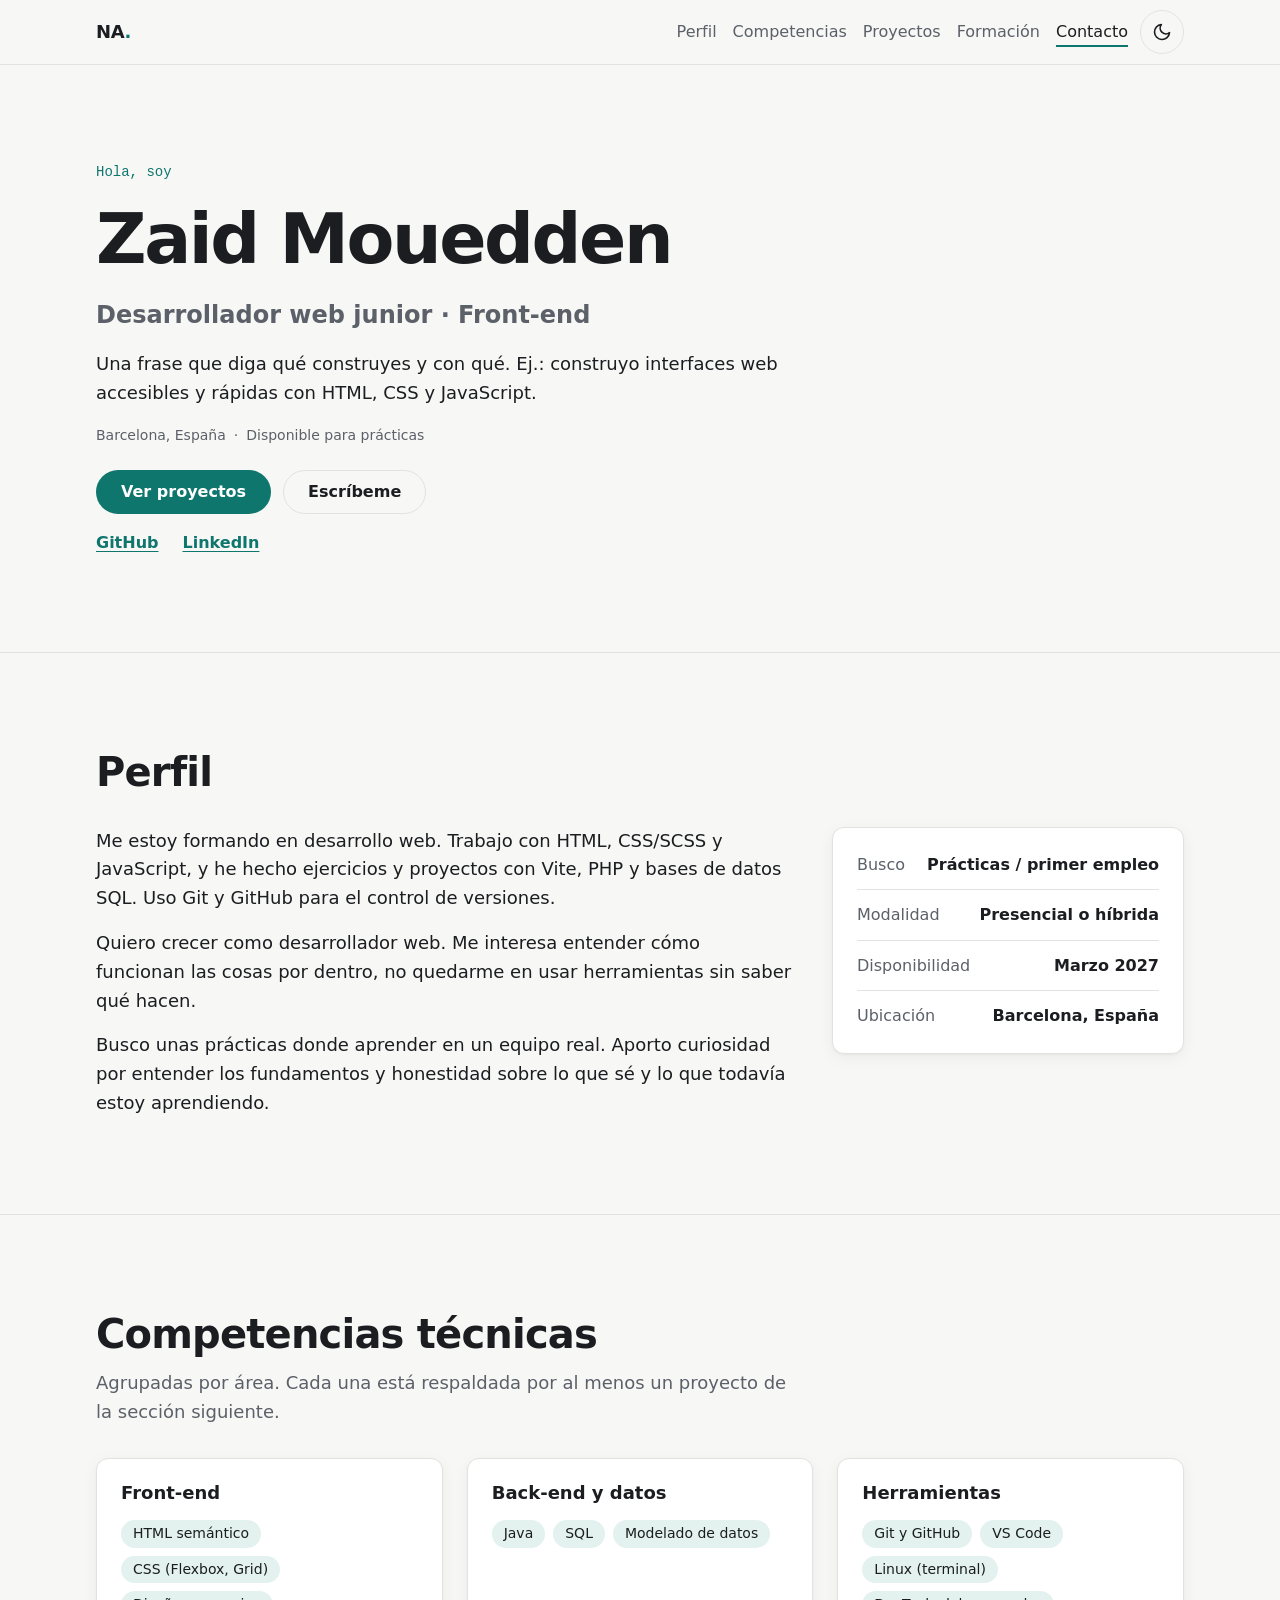
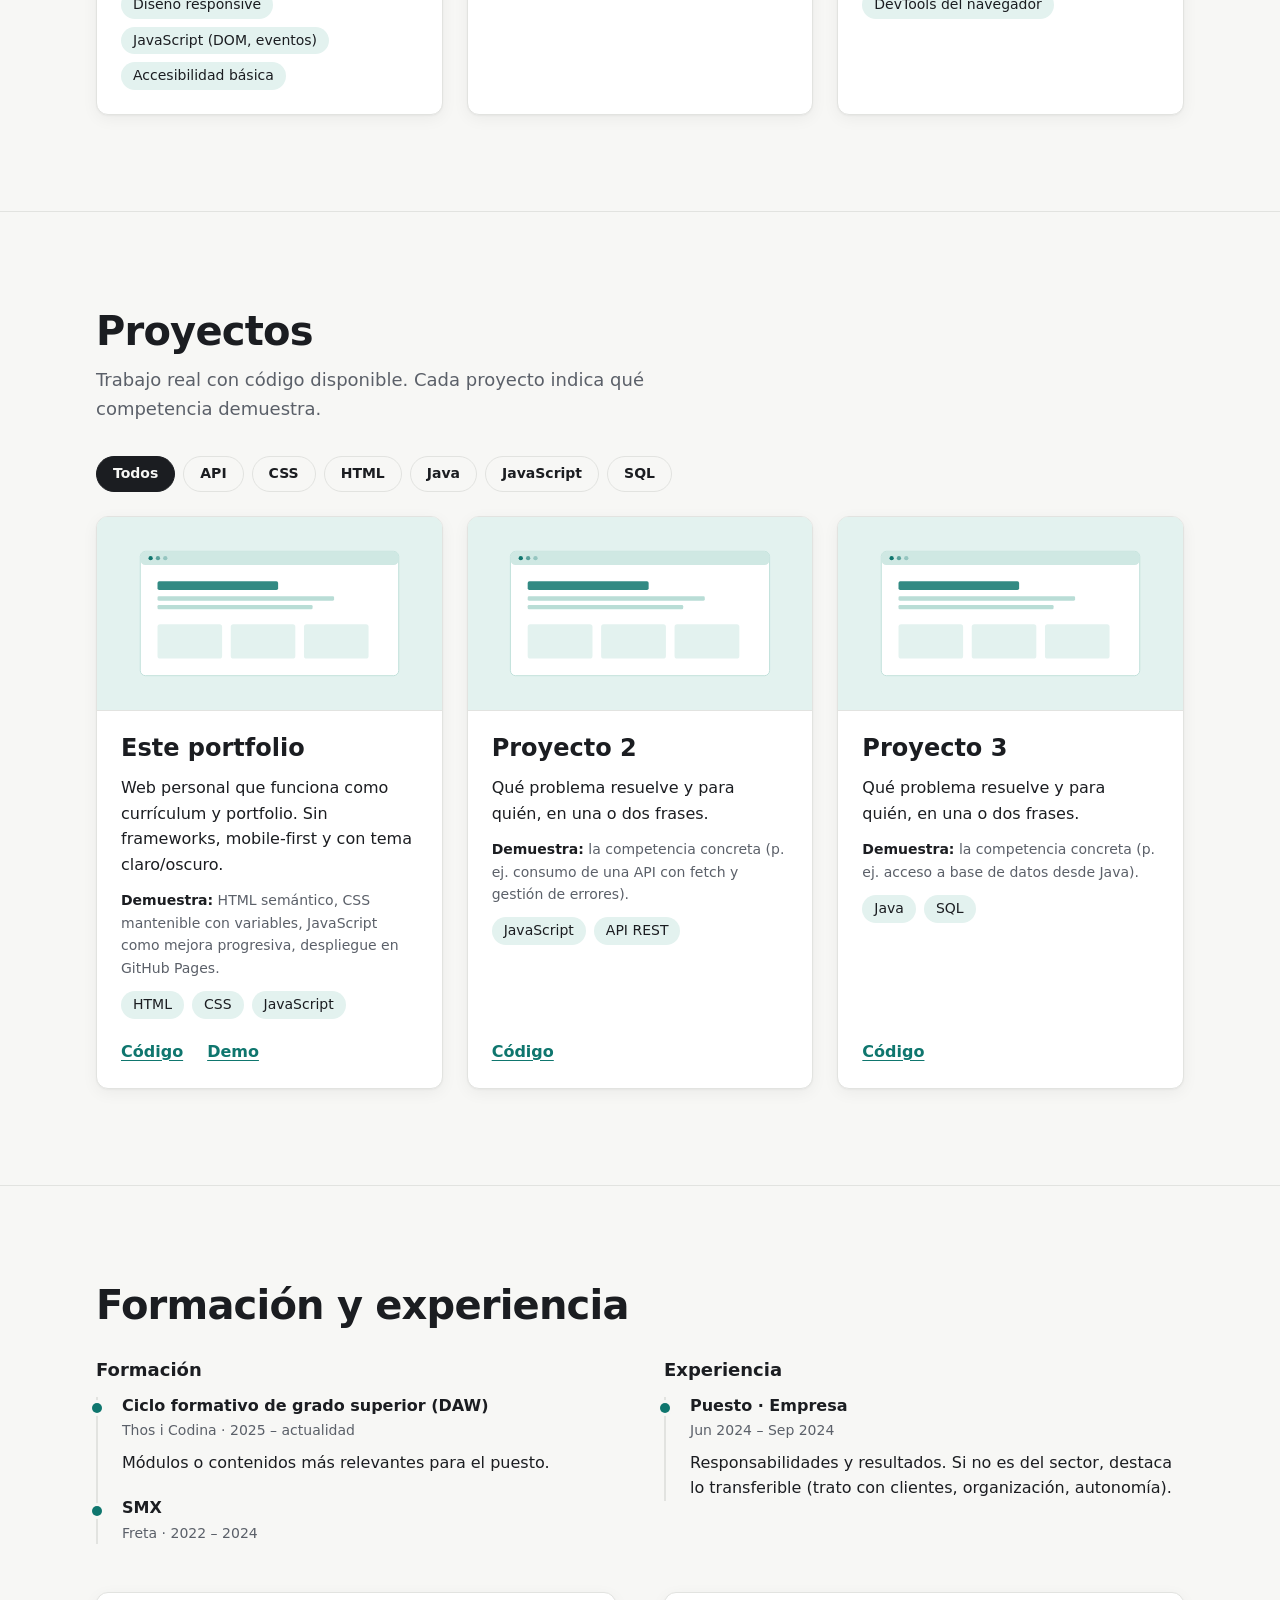
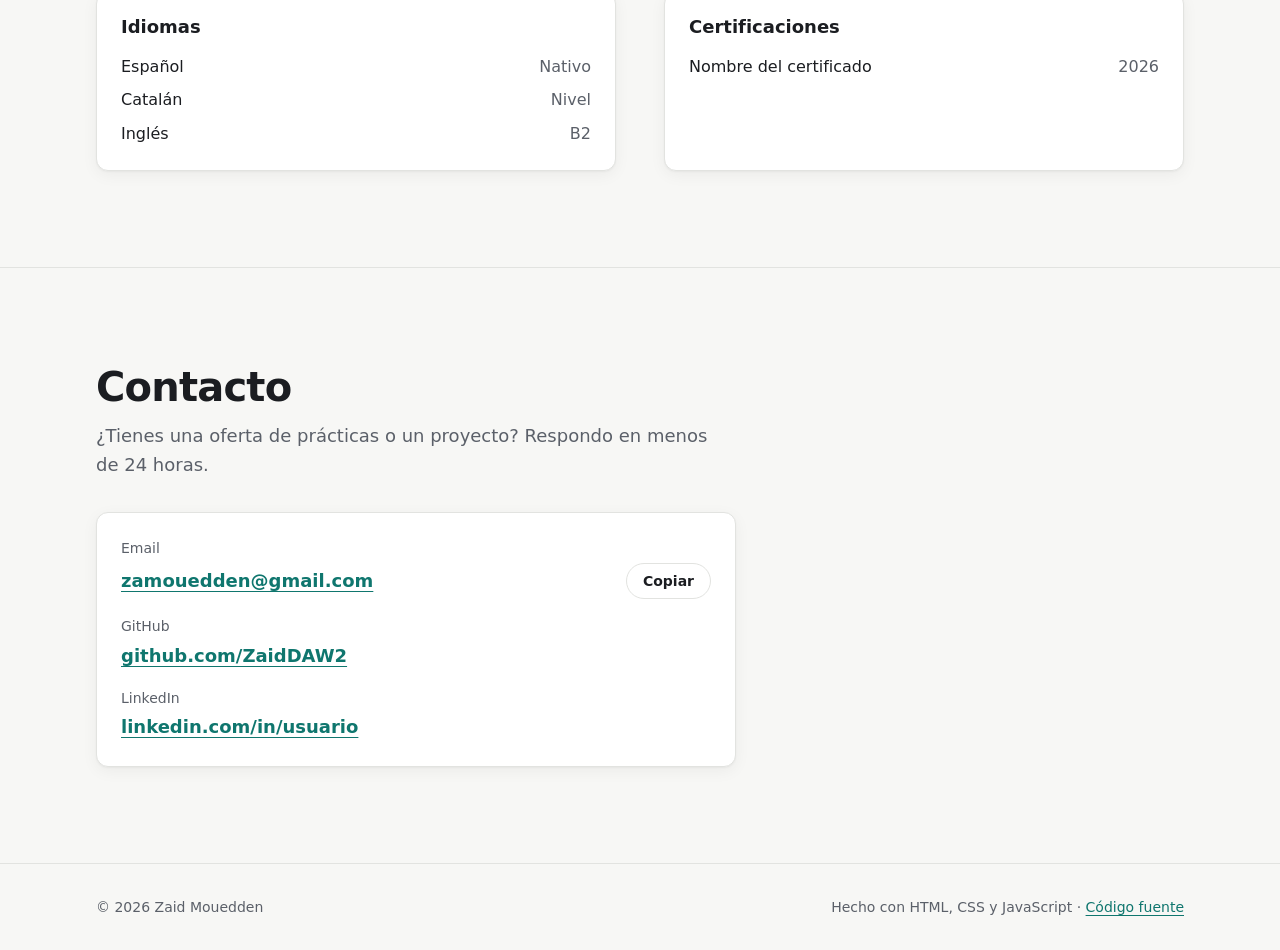
==== portfolio/index.html @ 017813ac "Commit de la carpeta del portfolio" ====
<!doctype html>
<html lang="es">
<head>
  <meta charset="utf-8">
  <meta name="viewport" content="width=device-width, initial-scale=1">

  <!-- TODO: nombre, rol y descripción reales -->
  <title>Zaid Mouedden · Desarrollador web junior</title>
  <meta name="description" content="Portfolio y currículum de Nombre Apellido, desarrollador web junior: competencias, proyectos reales y contacto.">
  <meta name="author" content="Nombre Apellido">

  <meta property="og:type" content="website">
  <meta property="og:title" content="Nombre Apellido · Desarrollador web junior">
  <meta property="og:description" content="Competencias, proyectos reales y contacto.">
  <meta property="og:url" content="https://usuario.github.io/portfolio/">

  <meta name="color-scheme" content="light dark">
  <link rel="icon" href="assets/favicon.svg" type="image/svg+xml">

  <!-- Se ejecuta antes de pintar: activa las mejoras JS y aplica el tema sin parpadeo -->
  <script>
    (function () {
      var root = document.documentElement;
      root.classList.add("js");
      var theme = null;
      try { theme = localStorage.getItem("theme"); } catch (e) { /* almacenamiento bloqueado */ }
      if (theme !== "light" && theme !== "dark") {
        theme = window.matchMedia("(prefers-color-scheme: dark)").matches ? "dark" : "light";
      }
      root.dataset.theme = theme;
    })();
  </script>

  <link rel="stylesheet" href="css/tokens.css">
  <link rel="stylesheet" href="css/base.css">
  <link rel="stylesheet" href="css/layout.css">
  <link rel="stylesheet" href="css/components.css">
  <link rel="stylesheet" href="css/sections.css">
  <script src="js/main.js" defer></script>
</head>

<body>
  <a class="skip-link" href="#main">Saltar al contenido</a>

  <!-- ===================== CABECERA ===================== -->
  <header class="site-header">
    <div class="container site-header__inner">
      <a class="site-logo" href="#inicio">
        <span class="visually-hidden">Nombre Apellido, inicio</span>
        <span aria-hidden="true">NA<span class="site-logo__dot">.</span></span>
      </a>

      <nav class="site-nav" id="site-nav" aria-label="Principal">
        <ul class="site-nav__list">
          <li><a href="#perfil">Perfil</a></li>
          <li><a href="#competencias">Competencias</a></li>
          <li><a href="#proyectos">Proyectos</a></li>
          <li><a href="#formacion">Formación</a></li>
          <li><a href="#contacto">Contacto</a></li>
        </ul>
      </nav>

      <button class="icon-btn theme-toggle" type="button" aria-label="Tema oscuro" aria-pressed="false">
        <svg class="icon icon-moon" viewBox="0 0 24 24" width="20" height="20" aria-hidden="true" focusable="false">
          <path d="M21 12.8A9 9 0 1 1 11.2 3a7 7 0 0 0 9.8 9.8z"/>
        </svg>
        <svg class="icon icon-sun" viewBox="0 0 24 24" width="20" height="20" aria-hidden="true" focusable="false">
          <circle cx="12" cy="12" r="4"/>
          <path d="M12 2v2M12 20v2M4.9 4.9l1.4 1.4M17.7 17.7l1.4 1.4M2 12h2M20 12h2M4.9 19.1l1.4-1.4M17.7 6.3l1.4-1.4"/>
        </svg>
      </button>

      <button class="icon-btn menu-toggle" type="button" aria-expanded="false" aria-controls="site-nav">
        <span class="menu-toggle__bars" aria-hidden="true"></span>
        <span class="visually-hidden">Menú</span>
      </button>
    </div>
  </header>

  <main id="main">

    <!-- ===================== PRESENTACIÓN ===================== -->
    <section class="hero" id="inicio" aria-labelledby="hero-title">
      <div class="container hero__inner">
        <div class="hero__text">
          <p class="hero__eyebrow">Hola, soy</p>
          <h1 class="hero__title" id="hero-title">Zaid Mouedden</h1>
          <p class="hero__role">Desarrollador web junior · Front-end</p>
          <p class="hero__lead">
            Una frase que diga qué construyes y con qué. Ej.: construyo interfaces web
            accesibles y rápidas con HTML, CSS y JavaScript.
          </p>
          <p class="hero__meta">
            <span>Barcelona, España</span>
            <span aria-hidden="true">·</span>
            <span>Disponible para prácticas</span>
          </p>

          <div class="hero__actions">
            <a class="btn btn--primary" href="#proyectos">Ver proyectos</a>
            <a class="btn btn--ghost" href="mailto:tu.email@ejemplo.com">Escríbeme</a>
          </div>

          <ul class="social-list" aria-label="Perfiles externos">
            <li><a href="https://github.com/usuario" rel="me noopener" target="_blank">GitHub</a></li>
            <li><a href="https://www.linkedin.com/in/usuario" rel="me noopener" target="_blank">LinkedIn</a></li>
            <!-- Descomenta cuando subas tu CV a assets/cv.pdf -->
            <!-- <li><a href="assets/cv.pdf" download>CV en PDF</a></li> -->
          </ul>
        </div>

        <!-- Foto opcional: descomenta y añade assets/img/foto.webp (cuadrada, ~600px).
             El diseño pasa a dos columnas automáticamente. -->
        <!--
        <figure class="hero__photo">
          <img src="assets/img/foto.webp" alt="Retrato de Nombre Apellido" width="600" height="600">
        </figure>
        -->
      </div>
    </section>

    <!-- ===================== PERFIL ===================== -->
    <section class="section" id="perfil" aria-labelledby="perfil-title">
      <div class="container">
        <header class="section__header">
          <h2 class="section__title" id="perfil-title">Perfil</h2>
        </header>

        <div class="profile">
          <div class="profile__text">
            <p>Me estoy formando en desarrollo web. Trabajo con HTML, CSS/SCSS y JavaScript, y he hecho ejercicios y proyectos con Vite, PHP y bases de datos SQL. Uso Git y GitHub para el control de versiones.</p>
            <p>Quiero crecer como desarrollador web. Me interesa entender cómo funcionan las cosas por dentro, no quedarme en usar herramientas sin saber qué hacen.</p>
            <p>Busco unas prácticas donde aprender en un equipo real. Aporto curiosidad por entender los fundamentos y honestidad sobre lo que sé y lo que todavía estoy aprendiendo.</p>
          </div>

          <dl class="facts card">
            <div class="facts__row">
              <dt>Busco</dt>
              <dd>Prácticas / primer empleo</dd>
            </div>
            <div class="facts__row">
              <dt>Modalidad</dt>
              <dd>Presencial o híbrida</dd>
            </div>
            <div class="facts__row">
              <dt>Disponibilidad</dt>
              <dd><time datetime="2027-03">Marzo 2027</time></dd>
            </div>
            <div class="facts__row">
              <dt>Ubicación</dt>
              <dd>Barcelona, España</dd>
            </div>
          </dl>
        </div>
      </div>
    </section>

    <!-- ===================== COMPETENCIAS ===================== -->
    <!-- Regla del enunciado: deja solo lo que puedas explicar o demostrar con un proyecto. -->
    <section class="section" id="competencias" aria-labelledby="competencias-title">
      <div class="container">
        <header class="section__header">
          <h2 class="section__title" id="competencias-title">Competencias técnicas</h2>
          <p class="section__intro">Agrupadas por área. Cada una está respaldada por al menos un proyecto de la sección siguiente.</p>
        </header>

        <div class="grid skills">
          <article class="card skill-group">
            <h3 class="skill-group__title">Front-end</h3>
            <ul class="tag-list">
              <li class="tag">HTML semántico</li>
              <li class="tag">CSS (Flexbox, Grid)</li>
              <li class="tag">Diseño responsive</li>
              <li class="tag">JavaScript (DOM, eventos)</li>
              <li class="tag">Accesibilidad básica</li>
            </ul>
          </article>

          <article class="card skill-group">
            <h3 class="skill-group__title">Back-end y datos</h3>
            <ul class="tag-list">
              <li class="tag">Java</li>
              <li class="tag">SQL</li>
              <li class="tag">Modelado de datos</li>
            </ul>
          </article>

          <article class="card skill-group">
            <h3 class="skill-group__title">Herramientas</h3>
            <ul class="tag-list">
              <li class="tag">Git y GitHub</li>
              <li class="tag">VS Code</li>
              <li class="tag">Linux (terminal)</li>
              <li class="tag">DevTools del navegador</li>
            </ul>
          </article>
        </div>
      </div>
    </section>

    <!-- ===================== PROYECTOS ===================== -->
    <section class="section" id="proyectos" aria-labelledby="proyectos-title">
      <div class="container">
        <header class="section__header">
          <h2 class="section__title" id="proyectos-title">Proyectos</h2>
          <p class="section__intro">Trabajo real con código disponible. Cada proyecto indica qué competencia demuestra.</p>
        </header>

        <!-- Los botones de filtro se generan en JS a partir de los data-tags de cada proyecto -->
        <div class="filters" role="group" aria-label="Filtrar proyectos por tecnología" data-filters hidden></div>
        <p class="visually-hidden" aria-live="polite" data-filter-status></p>

        <div class="grid projects">
          <!--
            PLANTILLA DE PROYECTO — copia este <article> para añadir uno nuevo.
            data-tags: palabras en minúscula separadas por espacios; alimentan el filtro.
          -->
          <article class="card project" data-tags="html css javascript">
            <figure class="project__media">
              <img src="assets/img/project-placeholder.svg" alt="Captura de la página principal del portfolio" width="1600" height="900" loading="lazy">
            </figure>
            <div class="project__body">
              <h3 class="project__title">Este portfolio</h3>
              <p>Web personal que funciona como currículum y portfolio. Sin frameworks, mobile-first y con tema claro/oscuro.</p>
              <p class="project__proof"><strong>Demuestra:</strong> HTML semántico, CSS mantenible con variables, JavaScript como mejora progresiva, despliegue en GitHub Pages.</p>
              <ul class="tag-list" aria-label="Tecnologías">
                <li class="tag">HTML</li>
                <li class="tag">CSS</li>
                <li class="tag">JavaScript</li>
              </ul>
              <p class="project__links">
                <a href="https://github.com/usuario/portfolio">Código</a>
                <a href="https://usuario.github.io/portfolio/">Demo</a>
              </p>
            </div>
          </article>

          <article class="card project" data-tags="javascript api">
            <figure class="project__media">
              <img src="assets/img/project-placeholder.svg" alt="Captura del proyecto 2" width="1600" height="900" loading="lazy">
            </figure>
            <div class="project__body">
              <h3 class="project__title">Proyecto 2</h3>
              <p>Qué problema resuelve y para quién, en una o dos frases.</p>
              <p class="project__proof"><strong>Demuestra:</strong> la competencia concreta (p. ej. consumo de una API con fetch y gestión de errores).</p>
              <ul class="tag-list" aria-label="Tecnologías">
                <li class="tag">JavaScript</li>
                <li class="tag">API REST</li>
              </ul>
              <p class="project__links">
                <a href="https://github.com/usuario/proyecto-2">Código</a>
              </p>
            </div>
          </article>

          <article class="card project" data-tags="java sql">
            <figure class="project__media">
              <img src="assets/img/project-placeholder.svg" alt="Captura del proyecto 3" width="1600" height="900" loading="lazy">
            </figure>
            <div class="project__body">
              <h3 class="project__title">Proyecto 3</h3>
              <p>Qué problema resuelve y para quién, en una o dos frases.</p>
              <p class="project__proof"><strong>Demuestra:</strong> la competencia concreta (p. ej. acceso a base de datos desde Java).</p>
              <ul class="tag-list" aria-label="Tecnologías">
                <li class="tag">Java</li>
                <li class="tag">SQL</li>
              </ul>
              <p class="project__links">
                <a href="https://github.com/usuario/proyecto-3">Código</a>
              </p>
            </div>
          </article>
        </div>
      </div>
    </section>

    <!-- ===================== FORMACIÓN Y EXPERIENCIA ===================== -->
    <section class="section" id="formacion" aria-labelledby="formacion-title">
      <div class="container">
        <header class="section__header">
          <h2 class="section__title" id="formacion-title">Formación y experiencia</h2>
        </header>

        <div class="grid resume">
          <div class="resume__col">
            <h3 class="resume__title">Formación</h3>
            <ol class="timeline">
              <li class="timeline__item">
                <h4 class="timeline__title">Ciclo formativo de grado superior (DAW)</h4>
                <p class="timeline__meta">
                  Thos i Codina · <time datetime="2025">2025</time> – actualidad
                </p>
                <p class="timeline__desc">Módulos o contenidos más relevantes para el puesto.</p>
              </li>
              <li class="timeline__item">
                <h4 class="timeline__title">SMX</h4>
                <p class="timeline__meta">
                  Freta · <time datetime="2023">2022</time> – <time datetime="2025">2024</time>
                </p>
              </li>
            </ol>
          </div>

          <div class="resume__col">
            <h3 class="resume__title">Experiencia</h3>
            <ol class="timeline">
              <li class="timeline__item">
                <h4 class="timeline__title">Puesto · Empresa</h4>
                <p class="timeline__meta">
                  <time datetime="2024-06">Jun 2024</time> – <time datetime="2024-09">Sep 2024</time>
                </p>
                <p class="timeline__desc">Responsabilidades y resultados. Si no es del sector, destaca lo transferible (trato con clientes, organización, autonomía).</p>
              </li>
            </ol>
          </div>
        </div>

        <div class="grid extras">
          <article class="card">
            <h3 class="resume__title">Idiomas</h3>
            <ul class="lang-list">
              <li><span>Español</span> <span class="lang-list__level">Nativo</span></li>
              <li><span>Catalán</span> <span class="lang-list__level">Nivel</span></li>
              <li><span>Inglés</span> <span class="lang-list__level">B2</span></li>
            </ul>
          </article>
          <article class="card">
            <h3 class="resume__title">Certificaciones</h3>
            <ul class="lang-list">
              <li><span>Nombre del certificado</span> <span class="lang-list__level"><time datetime="2026">2026</time></span></li>
            </ul>
          </article>
        </div>
      </div>
    </section>

    <!-- ===================== CONTACTO ===================== -->
    <section class="section" id="contacto" aria-labelledby="contacto-title">
      <div class="container contact">
        <header class="section__header">
          <h2 class="section__title" id="contacto-title">Contacto</h2>
          <p class="section__intro">¿Tienes una oferta de prácticas o un proyecto? Respondo en menos de 24&nbsp;horas.</p>
        </header>

        <address class="card contact__card">
          <ul class="contact-list">
            <li>
              <span class="contact-list__label">Email</span>
              <a class="contact-list__value" href="mailto:zamouedden@gmail.com">zamouedden@gmail.com</a>
              <button class="btn btn--ghost btn--sm" type="button" data-copy="tu.email@ejemplo.com" hidden>Copiar</button>
            </li>
            <li>
              <span class="contact-list__label">GitHub</span>
              <a class="contact-list__value" href="https://github.com/ZaidDAW2" rel="noopener" target="_blank">github.com/ZaidDAW2</a>
            </li>
            <li>
              <span class="contact-list__label">LinkedIn</span>
              <a class="contact-list__value" href="https://www.linkedin.com/in/usuario" rel="noopener" target="_blank">linkedin.com/in/usuario</a>
            </li>
          </ul>
        </address>
      </div>
    </section>
  </main>

  <!-- ===================== PIE ===================== -->
  <footer class="site-footer">
    <div class="container site-footer__inner">
      <p>© <span data-year>2026</span> Zaid Mouedden</p>
      <p>Hecho con HTML, CSS y JavaScript · <a href="https://github.com/usuario/portfolio">Código fuente</a></p>
    </div>
  </footer>
</body>
</html>
---- portfolio/css/tokens.css ----
/* ==========================================================================
   tokens.css — Variables de diseño (única fuente de colores, tipografía y espaciado)
   Cambia aquí la identidad visual; el resto de archivos solo usa var(--…).
   ========================================================================== */

:root {
  /* --- Tipografía --- */
  --font-sans: system-ui, -apple-system, "Segoe UI", Roboto, "Helvetica Neue", Arial, sans-serif;
  --font-mono: ui-monospace, "SFMono-Regular", Menlo, Consolas, monospace;

  /* Escala fluida: crece con el ancho de pantalla entre un mínimo y un máximo */
  --fs-sm: 0.875rem;
  --fs-base: 1rem;
  --fs-md: 1.125rem;
  --fs-lg: clamp(1.25rem, 1.1rem + 0.6vw, 1.5rem);
  --fs-xl: clamp(1.75rem, 1.4rem + 1.4vw, 2.5rem);
  --fs-2xl: clamp(2.5rem, 1.8rem + 3.2vw, 4.5rem);

  --lh-tight: 1.15;
  --lh-base: 1.6;

  /* --- Espaciado (escala de 4px) --- */
  --space-1: 0.25rem;
  --space-2: 0.5rem;
  --space-3: 0.75rem;
  --space-4: 1rem;
  --space-5: 1.5rem;
  --space-6: 2rem;
  --space-7: 3rem;
  --space-8: clamp(4rem, 3rem + 4vw, 6rem);

  /* --- Forma --- */
  --radius-sm: 6px;
  --radius: 12px;
  --radius-pill: 999px;

  /* --- Layout --- */
  --container: 72rem;
  --gutter: clamp(1rem, 0.5rem + 2vw, 2rem);
  --header-h: 4rem;

  /* --- Movimiento --- */
  --ease: cubic-bezier(0.2, 0.7, 0.2, 1);
  --dur: 200ms;
}

/* --- Tema claro (por defecto) --- */
:root,
:root[data-theme="light"] {
  --c-bg: #f7f7f5;
  --c-surface: #ffffff;
  --c-text: #1b1d21;
  --c-text-muted: #5b6069;
  --c-border: #e2e3e0;
  --c-accent: #0f766e;        /* verde azulado — contraste AA sobre blanco */
  --c-accent-contrast: #ffffff;
  --c-accent-soft: #e3f2ef;
  --shadow: 0 1px 2px rgb(0 0 0 / 0.04), 0 4px 16px rgb(0 0 0 / 0.05);
}

/* --- Tema oscuro: por preferencia del sistema si el usuario no ha elegido --- */
@media (prefers-color-scheme: dark) {
  :root:not([data-theme="light"]) {
    --c-bg: #111315;
    --c-surface: #1a1d20;
    --c-text: #eceff1;
    --c-text-muted: #a3a9b1;
    --c-border: #2b3035;
    --c-accent: #5eead4;
    --c-accent-contrast: #0b2622;
    --c-accent-soft: #15302c;
    --shadow: 0 1px 2px rgb(0 0 0 / 0.3), 0 4px 16px rgb(0 0 0 / 0.25);
  }
}

/* --- Tema oscuro: elegido manualmente con el botón --- */
:root[data-theme="dark"] {
  --c-bg: #111315;
  --c-surface: #1a1d20;
  --c-text: #eceff1;
  --c-text-muted: #a3a9b1;
  --c-border: #2b3035;
  --c-accent: #5eead4;
  --c-accent-contrast: #0b2622;
  --c-accent-soft: #15302c;
  --shadow: 0 1px 2px rgb(0 0 0 / 0.3), 0 4px 16px rgb(0 0 0 / 0.25);
}
---- portfolio/css/base.css ----
/* ==========================================================================
   base.css — Reset mínimo, estilos de elementos HTML y utilidades
   Aquí no hay clases de componentes: solo etiquetas y helpers genéricos.
   ========================================================================== */

/* --- Reset --- */
*,
*::before,
*::after {
  box-sizing: border-box;
}

* {
  margin: 0;
}

html {
  -webkit-text-size-adjust: 100%;
  text-size-adjust: 100%;
  scroll-behavior: smooth;
  /* Evita que la cabecera fija tape el título al saltar a un ancla */
  scroll-padding-top: calc(var(--header-h) + var(--space-4));
}

body {
  min-height: 100vh;
  font-family: var(--font-sans);
  font-size: var(--fs-base);
  line-height: var(--lh-base);
  color: var(--c-text);
  background-color: var(--c-bg);
  -webkit-font-smoothing: antialiased;
  transition: background-color var(--dur) var(--ease), color var(--dur) var(--ease);
}

img,
svg,
picture {
  display: block;
  max-width: 100%;
  height: auto;
}

button,
input,
textarea,
select {
  font: inherit;
  color: inherit;
}

button {
  cursor: pointer;
}

/* --- Tipografía --- */
h1,
h2,
h3,
h4 {
  line-height: var(--lh-tight);
  font-weight: 700;
  text-wrap: balance;
}

p {
  text-wrap: pretty;
}

a {
  color: var(--c-accent);
  text-underline-offset: 0.2em;
  text-decoration-thickness: 1px;
}

a:hover {
  text-decoration-thickness: 2px;
}

address {
  font-style: normal;
}

ul[class],
ol[class] {
  list-style: none;
  padding: 0;
}

/* --- Foco visible y consistente para navegación con teclado --- */
:focus-visible {
  outline: 2px solid var(--c-accent);
  outline-offset: 3px;
  border-radius: var(--radius-sm);
}

/* --- Utilidades --- */
.visually-hidden {
  position: absolute !important;
  width: 1px;
  height: 1px;
  padding: 0;
  margin: -1px;
  overflow: hidden;
  clip: rect(0 0 0 0);
  white-space: nowrap;
  border: 0;
}

.skip-link {
  position: absolute;
  top: var(--space-2);
  left: var(--space-2);
  z-index: 100;
  padding: var(--space-2) var(--space-4);
  background: var(--c-accent);
  color: var(--c-accent-contrast);
  border-radius: var(--radius-sm);
  transform: translateY(-200%);
}

.skip-link:focus {
  transform: none;
}

[hidden] {
  display: none !important;
}

/* --- Respeta a quien pide menos movimiento --- */
@media (prefers-reduced-motion: reduce) {
  html {
    scroll-behavior: auto;
  }

  *,
  *::before,
  *::after {
    animation-duration: 0.01ms !important;
    transition-duration: 0.01ms !important;
  }
}
---- portfolio/css/layout.css ----
/* ==========================================================================
   layout.css — Estructura de página: contenedor, rejilla, cabecera, pie
   Mobile-first: los estilos base son para móvil; los @media añaden columnas.
   Breakpoints: 40em (~640px) · 48em (~768px, menú horizontal) · 64em (~1024px)
   ========================================================================== */

.container {
  width: 100%;
  max-width: var(--container);
  margin-inline: auto;
  padding-inline: var(--gutter);
}

/* Rejilla genérica: una columna en móvil; cada sección define sus columnas */
.grid {
  display: grid;
  gap: var(--space-5);
}

/* ---------- Cabecera ---------- */
.site-header {
  position: sticky;
  top: 0;
  z-index: 50;
  background: color-mix(in srgb, var(--c-bg) 85%, transparent);
  backdrop-filter: blur(10px);
  -webkit-backdrop-filter: blur(10px);
  border-bottom: 1px solid var(--c-border);
}

.site-header__inner {
  display: flex;
  align-items: center;
  gap: var(--space-3);
  min-height: var(--header-h);
}

.site-logo {
  margin-right: auto;
  font-weight: 800;
  font-size: var(--fs-md);
  letter-spacing: -0.02em;
  color: var(--c-text);
  text-decoration: none;
}

.site-logo__dot {
  color: var(--c-accent);
}

/* ---------- Navegación ---------- */
.site-nav__list {
  display: flex;
  flex-wrap: wrap;
  gap: var(--space-1) var(--space-4);
}

.site-nav a {
  display: block;
  padding: var(--space-2) 0;
  color: var(--c-text-muted);
  text-decoration: none;
  font-weight: 500;
}

.site-nav a:hover,
.site-nav a[aria-current="true"] {
  color: var(--c-text);
}

.site-nav a[aria-current="true"] {
  text-decoration: underline;
  text-decoration-color: var(--c-accent);
  text-decoration-thickness: 2px;
  text-underline-offset: 0.5em;
}

/* Sin JS: el menú se muestra siempre (se envuelve bajo el logo en móvil).
   Con JS (.js en <html>): en móvil se convierte en panel desplegable. */
.site-header .menu-toggle {
  display: none;
}

.site-header__inner {
  flex-wrap: wrap;
}

@media (max-width: 47.99em) {
  .js .site-header__inner {
    flex-wrap: nowrap;
  }

  .js .site-header .menu-toggle {
    display: inline-flex;
  }

  .js .site-nav {
    position: absolute;
    top: 100%;
    left: 0;
    right: 0;
    background: var(--c-surface);
    border-bottom: 1px solid var(--c-border);
    box-shadow: var(--shadow);
    padding: var(--space-2) var(--gutter) var(--space-4);
    display: none;
  }

  .js .site-nav.is-open {
    display: block;
  }

  .js .site-nav__list {
    flex-direction: column;
    gap: 0;
  }

  .js .site-nav a {
    padding: var(--space-3) 0;
    border-bottom: 1px solid var(--c-border);
  }
}

@media (min-width: 48em) {
  .site-header__inner {
    flex-wrap: nowrap;
  }
}

/* ---------- Secciones ---------- */
.section {
  padding-block: var(--space-8);
  border-top: 1px solid var(--c-border);
}

.section__header {
  max-width: 44rem;
  margin-bottom: var(--space-6);
}

.section__title {
  font-size: var(--fs-xl);
  letter-spacing: -0.02em;
}

.section__intro {
  margin-top: var(--space-3);
  color: var(--c-text-muted);
  font-size: var(--fs-md);
}

/* ---------- Pie ---------- */
.site-footer {
  padding-block: var(--space-6);
  border-top: 1px solid var(--c-border);
  color: var(--c-text-muted);
  font-size: var(--fs-sm);
}

.site-footer__inner {
  display: flex;
  flex-wrap: wrap;
  justify-content: space-between;
  gap: var(--space-2) var(--space-5);
}
---- portfolio/css/components.css ----
/* ==========================================================================
   components.css — Piezas reutilizables en cualquier sección
   Nomenclatura BEM: .bloque, .bloque__elemento, .bloque--modificador
   ========================================================================== */

/* ---------- Botón ---------- */
.btn {
  display: inline-flex;
  align-items: center;
  justify-content: center;
  gap: var(--space-2);
  min-height: 2.75rem;           /* objetivo táctil ≥ 44px */
  padding: var(--space-2) var(--space-5);
  border: 1px solid transparent;
  border-radius: var(--radius-pill);
  font-weight: 600;
  text-decoration: none;
  line-height: 1.2;
  transition: background-color var(--dur) var(--ease), border-color var(--dur) var(--ease),
    transform var(--dur) var(--ease);
}

.btn:active {
  transform: translateY(1px);
}

.btn--primary {
  background: var(--c-accent);
  color: var(--c-accent-contrast);
}

.btn--primary:hover {
  background: color-mix(in srgb, var(--c-accent) 85%, var(--c-text));
}

.btn--ghost {
  background: transparent;
  border-color: var(--c-border);
  color: var(--c-text);
}

.btn--ghost:hover {
  border-color: var(--c-accent);
}

.btn--sm {
  min-height: 2.25rem;
  padding: var(--space-1) var(--space-4);
  font-size: var(--fs-sm);
}

/* ---------- Botón de icono (tema, menú) ---------- */
.icon-btn {
  display: inline-flex;
  align-items: center;
  justify-content: center;
  width: 2.75rem;
  height: 2.75rem;
  padding: 0;
  background: transparent;
  border: 1px solid var(--c-border);
  border-radius: var(--radius-pill);
  color: var(--c-text);
}

.icon-btn:hover {
  border-color: var(--c-accent);
}

.icon {
  fill: none;
  stroke: currentColor;
  stroke-width: 2;
  stroke-linecap: round;
  stroke-linejoin: round;
}

/* Muestra el icono del tema al que se cambiará */
.icon-sun,
[data-theme="dark"] .icon-moon {
  display: none;
}

[data-theme="dark"] .icon-sun {
  display: block;
}

/* Sin JS el botón de tema no hace nada: se oculta */
html:not(.js) .theme-toggle {
  display: none;
}

/* Hamburguesa dibujada con CSS: 3 barras que se convierten en X */
.menu-toggle__bars,
.menu-toggle__bars::before,
.menu-toggle__bars::after {
  display: block;
  width: 1.125rem;
  height: 2px;
  background: currentColor;
  border-radius: 2px;
  transition: transform var(--dur) var(--ease), background-color var(--dur) var(--ease);
}

.menu-toggle__bars {
  position: relative;
}

.menu-toggle__bars::before,
.menu-toggle__bars::after {
  content: "";
  position: absolute;
  left: 0;
}

.menu-toggle__bars::before { top: -6px; }
.menu-toggle__bars::after  { top: 6px; }

.menu-toggle[aria-expanded="true"] .menu-toggle__bars {
  background: transparent;
}

.menu-toggle[aria-expanded="true"] .menu-toggle__bars::before {
  transform: translateY(6px) rotate(45deg);
}

.menu-toggle[aria-expanded="true"] .menu-toggle__bars::after {
  transform: translateY(-6px) rotate(-45deg);
}

/* ---------- Tarjeta ---------- */
.card {
  background: var(--c-surface);
  border: 1px solid var(--c-border);
  border-radius: var(--radius);
  padding: var(--space-5);
  box-shadow: var(--shadow);
}

/* ---------- Etiquetas (tags) ---------- */
.tag-list {
  display: flex;
  flex-wrap: wrap;
  gap: var(--space-2);
}

.tag {
  padding: var(--space-1) var(--space-3);
  background: var(--c-accent-soft);
  color: var(--c-text);
  border-radius: var(--radius-pill);
  font-size: var(--fs-sm);
  line-height: 1.4;
}

/* ---------- Lista de enlaces sociales ---------- */
.social-list {
  display: flex;
  flex-wrap: wrap;
  gap: var(--space-2) var(--space-5);
}

.social-list a {
  font-weight: 600;
}

/* ---------- Filtros de proyectos ---------- */
.filters {
  display: flex;
  flex-wrap: wrap;
  gap: var(--space-2);
  margin-bottom: var(--space-5);
}

.filters .btn[aria-pressed="true"] {
  background: var(--c-text);
  border-color: var(--c-text);
  color: var(--c-bg);
}
---- portfolio/css/sections.css ----
/* ==========================================================================
   sections.css — Estilos propios de cada sección, en el orden del HTML
   ========================================================================== */

/* ---------- Presentación (hero) ---------- */
.hero {
  padding-block: var(--space-8);
}

.hero__inner {
  display: grid;
  gap: var(--space-6);
  align-items: center;
}

/* Si hay foto, dos columnas en escritorio */
@media (min-width: 64em) {
  .hero__inner:has(.hero__photo) {
    grid-template-columns: 1.6fr 1fr;
  }
}

.hero__text {
  display: grid;
  gap: var(--space-4);
  max-width: 44rem;
}

.hero__eyebrow {
  font-family: var(--font-mono);
  font-size: var(--fs-sm);
  color: var(--c-accent);
}

.hero__title {
  font-size: var(--fs-2xl);
  letter-spacing: -0.035em;
}

.hero__role {
  font-size: var(--fs-lg);
  font-weight: 600;
  color: var(--c-text-muted);
}

.hero__lead {
  font-size: var(--fs-md);
}

.hero__meta {
  display: flex;
  flex-wrap: wrap;
  gap: var(--space-2);
  color: var(--c-text-muted);
  font-size: var(--fs-sm);
}

.hero__actions {
  display: flex;
  flex-wrap: wrap;
  gap: var(--space-3);
  margin-top: var(--space-2);
}

.hero__photo img {
  width: 100%;
  max-width: 22rem;
  aspect-ratio: 1;
  object-fit: cover;
  border-radius: var(--radius);
  margin-inline: auto;
}

/* ---------- Perfil ---------- */
.profile {
  display: grid;
  gap: var(--space-6);
}

.profile__text {
  display: grid;
  gap: var(--space-4);
  max-width: 44rem;
  font-size: var(--fs-md);
}

.facts {
  display: grid;
  gap: var(--space-3);
  align-self: start;
}

.facts__row {
  display: flex;
  justify-content: space-between;
  gap: var(--space-4);
  padding-bottom: var(--space-3);
  border-bottom: 1px solid var(--c-border);
}

.facts__row:last-child {
  padding-bottom: 0;
  border-bottom: 0;
}

.facts dt {
  color: var(--c-text-muted);
}

.facts dd {
  font-weight: 600;
  text-align: right;
}

@media (min-width: 64em) {
  .profile {
    grid-template-columns: 2fr 1fr;
  }
}

/* ---------- Competencias ---------- */
.skill-group__title {
  font-size: var(--fs-md);
  margin-bottom: var(--space-4);
}

@media (min-width: 40em) {
  .skills {
    grid-template-columns: repeat(2, 1fr);
  }
}

@media (min-width: 64em) {
  .skills {
    grid-template-columns: repeat(3, 1fr);
  }
}

/* ---------- Proyectos ---------- */
.project {
  display: flex;
  flex-direction: column;
  padding: 0;
  overflow: hidden;
}

.project__media {
  aspect-ratio: 16 / 9;
  background: var(--c-accent-soft);
  border-bottom: 1px solid var(--c-border);
}

.project__media img {
  width: 100%;
  height: 100%;
  object-fit: cover;
}

.project__body {
  display: flex;
  flex-direction: column;
  gap: var(--space-3);
  flex: 1;
  padding: var(--space-5);
}

.project__title {
  font-size: var(--fs-lg);
}

.project__proof {
  font-size: var(--fs-sm);
  color: var(--c-text-muted);
}

.project__proof strong {
  color: var(--c-text);
}

.project__links {
  display: flex;
  gap: var(--space-5);
  margin-top: auto;              /* empuja los enlaces al fondo de la tarjeta */
  padding-top: var(--space-2);
  font-weight: 600;
}

@media (min-width: 40em) {
  .projects {
    grid-template-columns: repeat(2, 1fr);
  }
}

@media (min-width: 64em) {
  .projects {
    grid-template-columns: repeat(3, 1fr);
  }
}

/* ---------- Formación y experiencia ---------- */
.resume__title {
  font-size: var(--fs-md);
  margin-bottom: var(--space-4);
}

.timeline {
  display: grid;
  gap: var(--space-5);
  border-left: 2px solid var(--c-border);
  padding-left: var(--space-5) !important;
}

.timeline__item {
  position: relative;
}

/* Punto sobre la línea vertical */
.timeline__item::before {
  content: "";
  position: absolute;
  left: calc(-1 * var(--space-5) - 6px);
  top: 0.4em;
  width: 10px;
  height: 10px;
  border-radius: 50%;
  background: var(--c-accent);
  box-shadow: 0 0 0 3px var(--c-bg);
}

.timeline__title {
  font-size: var(--fs-base);
}

.timeline__meta {
  margin-top: var(--space-1);
  color: var(--c-text-muted);
  font-size: var(--fs-sm);
}

.timeline__desc {
  margin-top: var(--space-2);
}

.extras {
  margin-top: var(--space-7);
}

.lang-list {
  display: grid;
  gap: var(--space-2);
}

.lang-list li {
  display: flex;
  justify-content: space-between;
  gap: var(--space-4);
}

.lang-list__level {
  color: var(--c-text-muted);
}

@media (min-width: 48em) {
  .resume,
  .extras {
    grid-template-columns: repeat(2, 1fr);
    gap: var(--space-7);
  }
}

/* ---------- Contacto ---------- */
.contact__card {
  max-width: 40rem;
}

.contact-list {
  display: grid;
  gap: var(--space-4);
}

.contact-list li {
  display: grid;
  grid-template-columns: 1fr auto;
  align-items: center;
  gap: var(--space-1) var(--space-3);
}

.contact-list__label {
  grid-column: 1 / -1;
  font-size: var(--fs-sm);
  color: var(--c-text-muted);
}

.contact-list__value {
  font-weight: 600;
  font-size: var(--fs-md);
  overflow-wrap: anywhere;
}

/* ---------- Impresión: la web también sirve como CV en papel ---------- */
@media print {
  .site-header,
  .skip-link,
  .hero__actions,
  .filters,
  .project__media,
  [data-copy] {
    display: none !important;
  }

  .section {
    padding-block: var(--space-5);
    break-inside: avoid;
  }

  .card {
    box-shadow: none;
  }
}
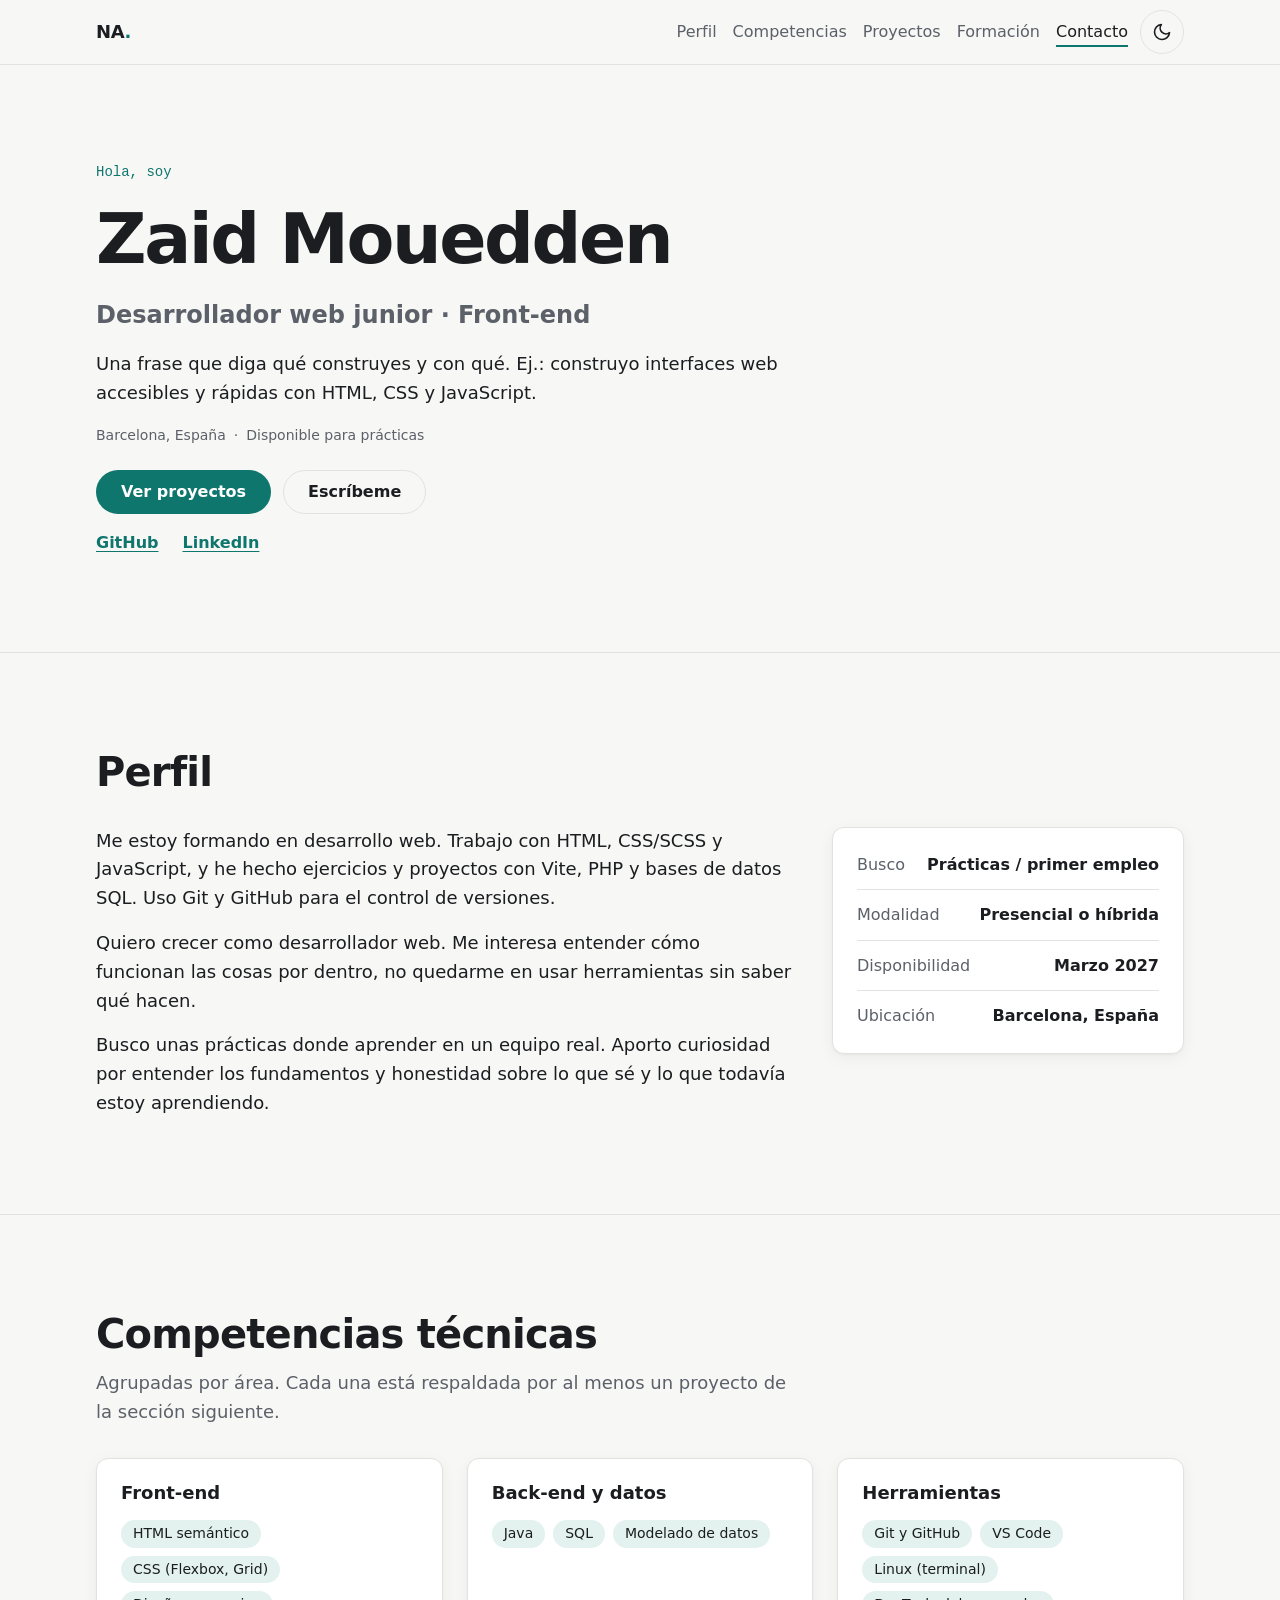
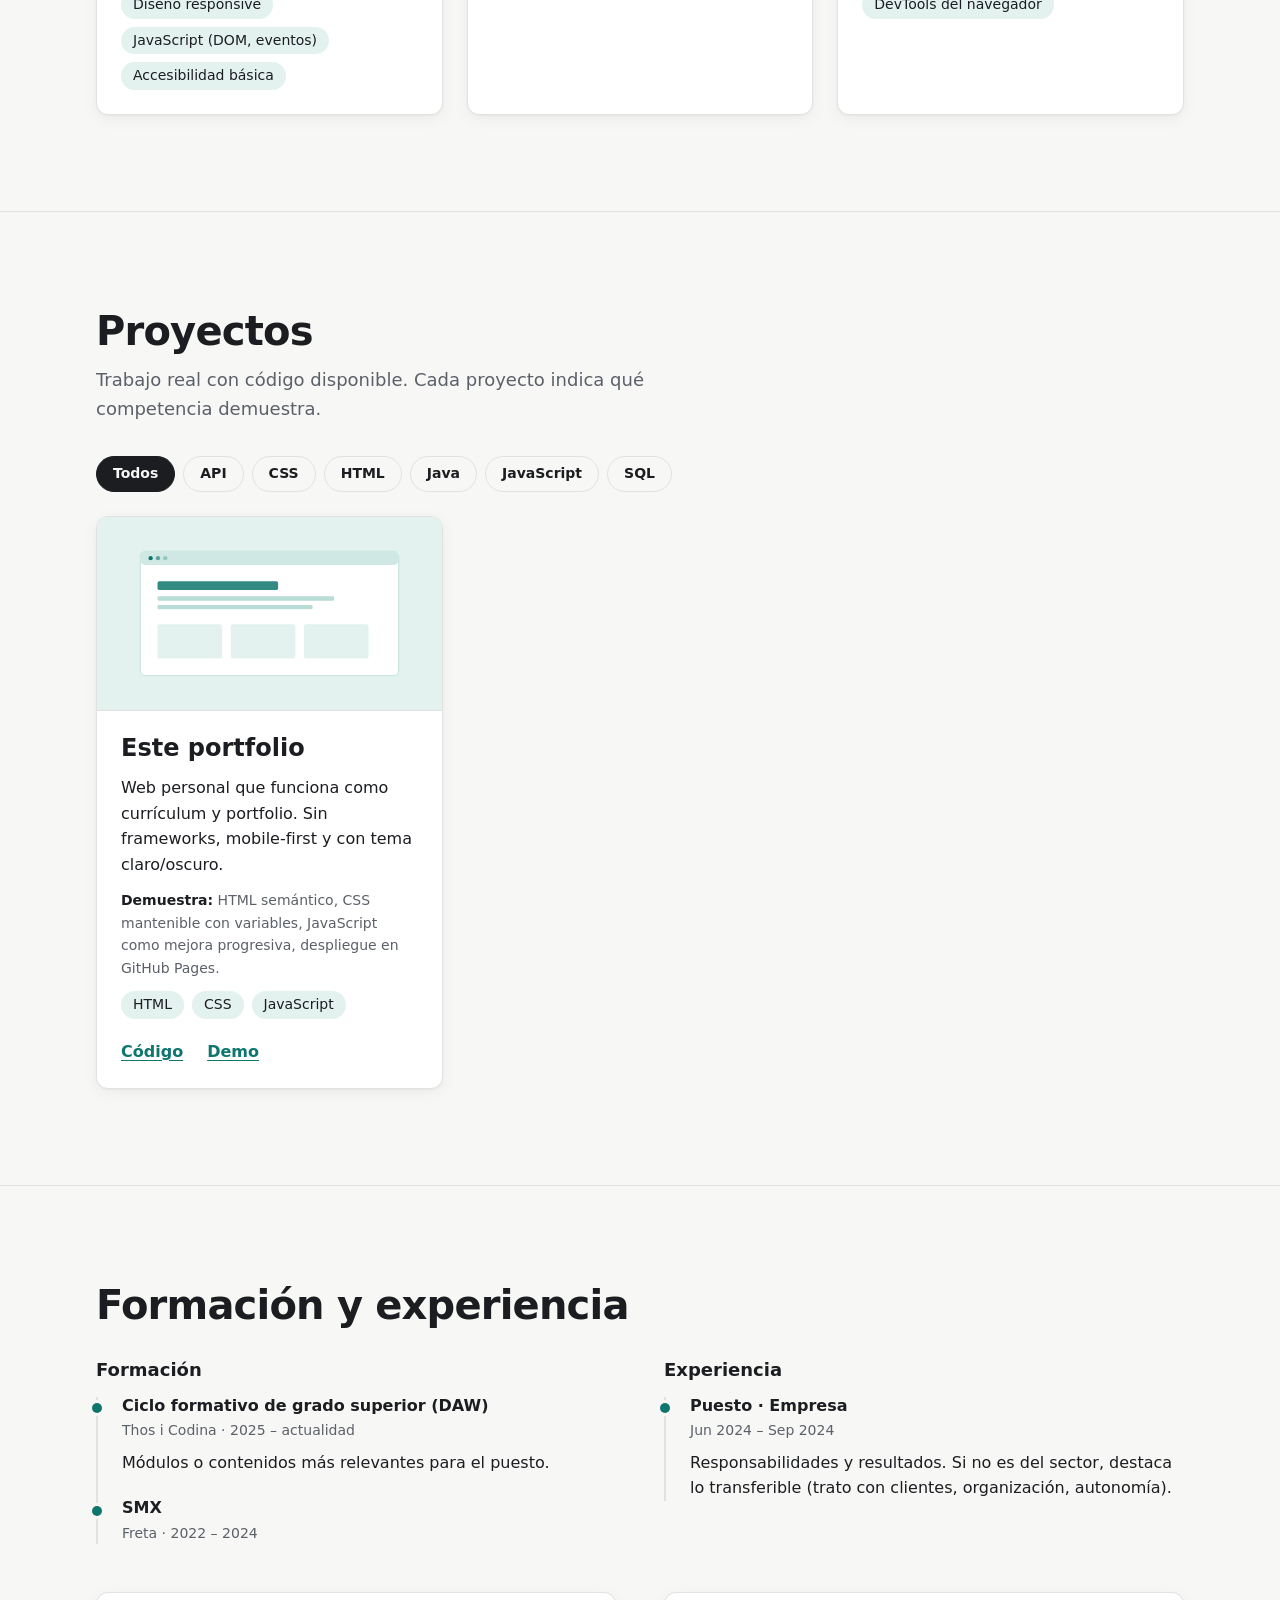
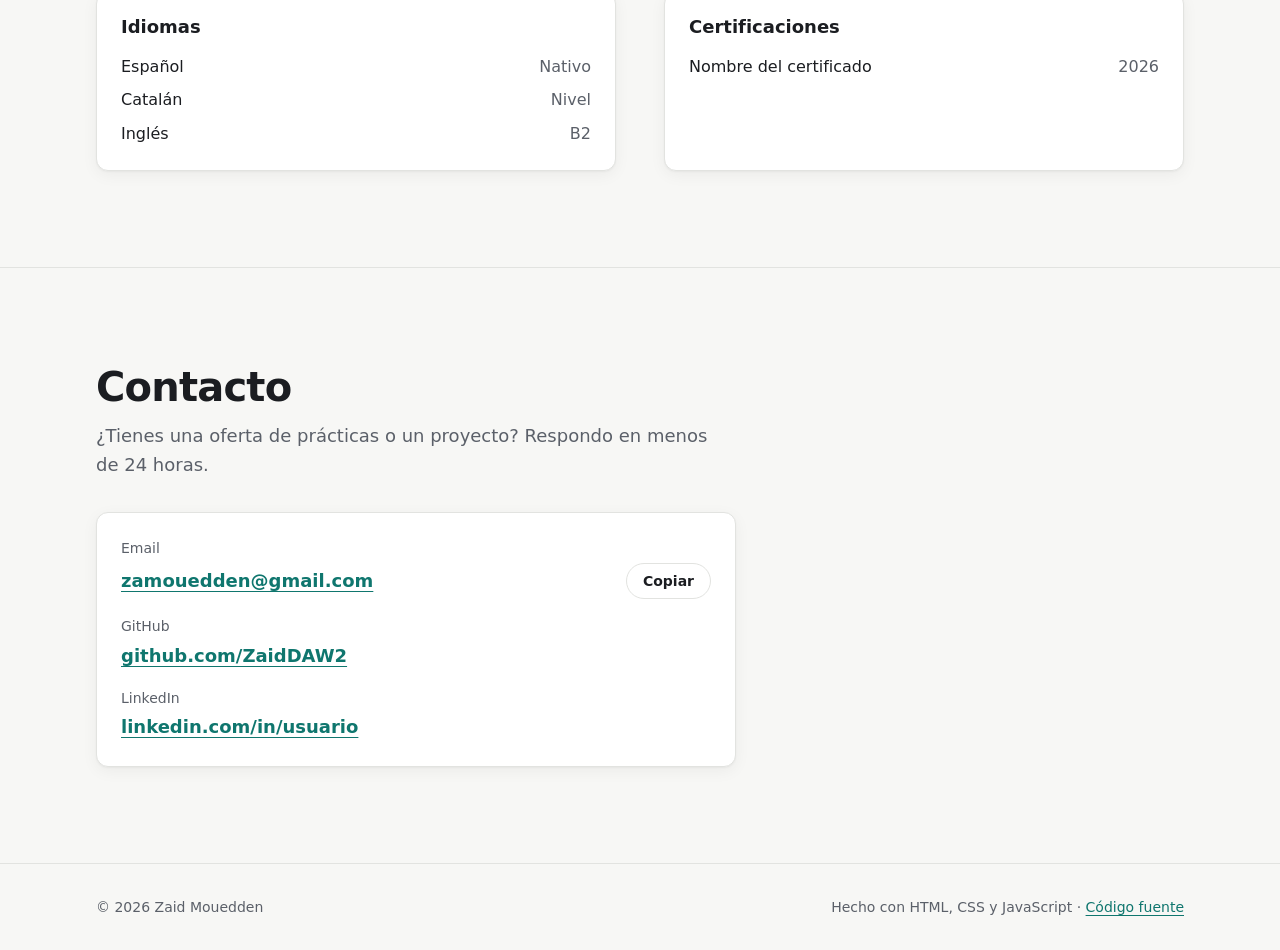
==== commit 7de2ff30: "Recorte en la cantidad de proyectos" ====
--- a/portfolio/index.html
+++ b/portfolio/index.html
@@ -229,13 +229,15 @@
                 <li class="tag">JavaScript</li>
               </ul>
               <p class="project__links">
-                <a href="https://github.com/usuario/portfolio">Código</a>
-                <a href="https://usuario.github.io/portfolio/">Demo</a>
+                <a href="https://github.com/ZaidDAW2/-DAW2_M08_ZaidMouedden/tree/portfolio">Código</a>
+                <a href="https://zaiddaw2.github.io/-DAW2_M08_ZaidMouedden/#inicio">Demo</a>
               </p>
             </div>
           </article>
 
-          <article class="card project" data-tags="javascript api">
+          <!-- Oculto hasta que desarrolle más proyectos -->
+          
+          <article class="card project" data-tags="javascript api" style="display: none;">
             <figure class="project__media">
               <img src="assets/img/project-placeholder.svg" alt="Captura del proyecto 2" width="1600" height="900" loading="lazy">
             </figure>
@@ -253,7 +255,7 @@
             </div>
           </article>
 
-          <article class="card project" data-tags="java sql">
+          <article class="card project" data-tags="java sql" style="display: none;">
             <figure class="project__media">
               <img src="assets/img/project-placeholder.svg" alt="Captura del proyecto 3" width="1600" height="900" loading="lazy">
             </figure>
